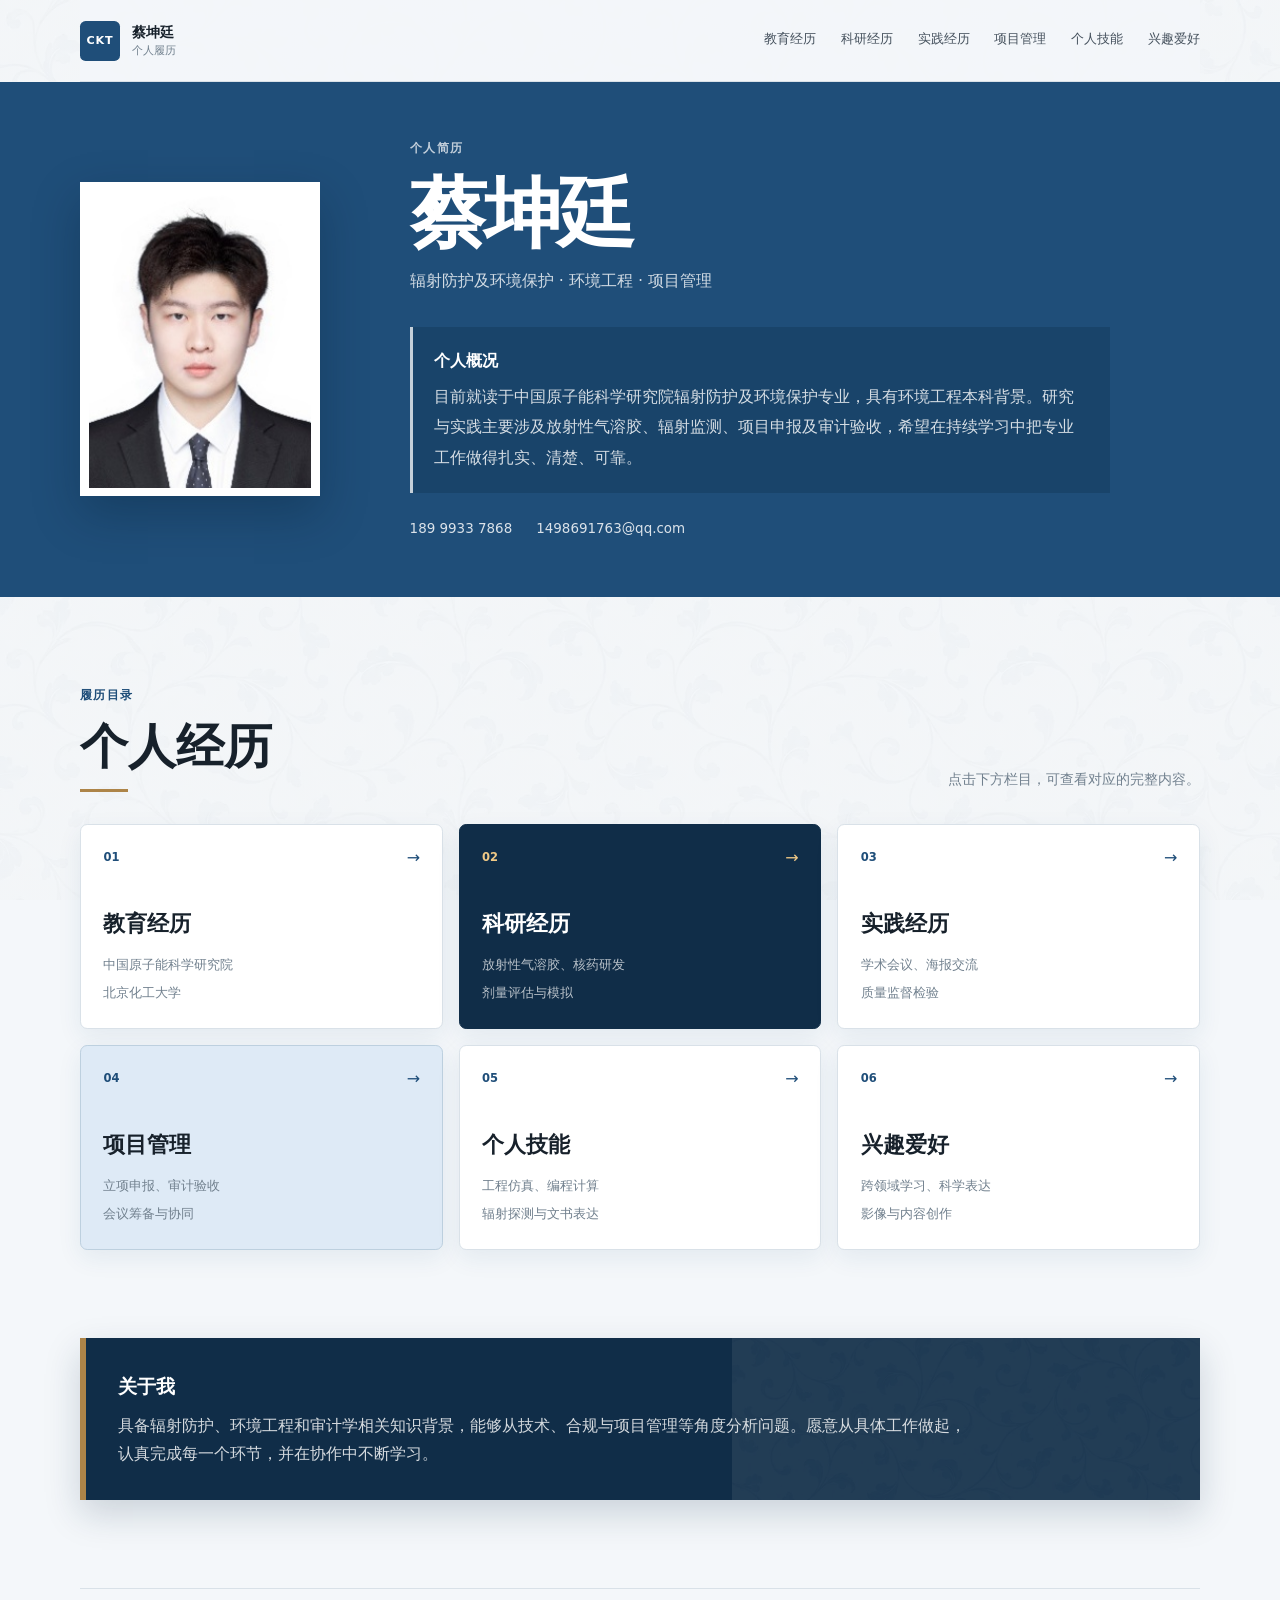
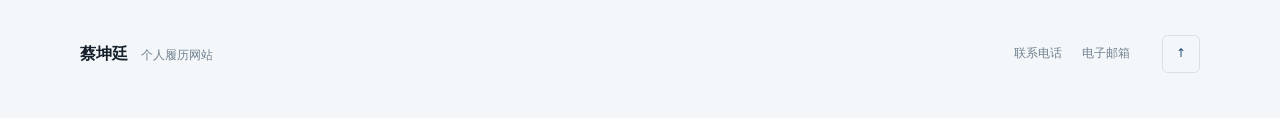
==== index.html @ 37e2d6f7 "Add personal resume website" ====
<!doctype html>
<html lang="zh-CN">
<head>
  <meta charset="utf-8">
  <meta name="viewport" content="width=device-width, initial-scale=1">
  <meta name="description" content="蔡坤廷的个人履历网站，涵盖教育、科研、实践、项目管理与专业技能。">
  <meta name="theme-color" content="#1f4e79">
  <title>蔡坤廷｜个人履历</title>
  <link rel="icon" type="image/svg+xml" href="data:image/svg+xml,%3Csvg xmlns='http://www.w3.org/2000/svg' viewBox='0 0 64 64'%3E%3Crect width='64' height='64' rx='14' fill='%231F4E79'/%3E%3Cpath d='M18 17h28v7H26v9h17v7H26v7h20v7H18z' fill='white'/%3E%3C/svg%3E">
  <link rel="stylesheet" href="styles.css">
  <script src="script.js" defer></script>
</head>
<body class="home-page">
  <header class="site-header">
    <a class="brand" href="index.html" aria-label="返回首页">
      <span class="brand-mark">CKT</span>
      <span class="brand-text">蔡坤廷<br><small>个人履历</small></span>
    </a>
    <button class="menu-toggle" type="button" aria-label="打开导航菜单" aria-expanded="false" aria-controls="site-nav"><span></span><span></span></button>
    <nav class="site-nav" id="site-nav" aria-label="主要导航">
      <a href="education.html">教育经历</a>
      <a href="research.html">科研经历</a>
      <a href="practice.html">实践经历</a>
      <a href="project-management.html">项目管理</a>
      <a href="skills.html">个人技能</a>
      <a href="interests.html">兴趣爱好</a>
    </nav>
  </header>

  <main>
    <section class="hero-section">
      <div class="shell simple-hero">
        <div class="portrait-wrap">
          <img src="profile-photo.jpg" alt="蔡坤廷证件照" width="300" height="400">
        </div>
        <div class="hero-copy">
          <p class="eyebrow">个人简历</p>
          <h1>蔡坤廷</h1>
          <p class="role-line">辐射防护及环境保护 · 环境工程 · 项目管理</p>
          <div class="personal-summary">
            <h2>个人概况</h2>
            <p>目前就读于中国原子能科学研究院辐射防护及环境保护专业，具有环境工程本科背景。研究与实践主要涉及放射性气溶胶、辐射监测、项目申报及审计验收，希望在持续学习中把专业工作做得扎实、清楚、可靠。</p>
          </div>
          <div class="contact-row">
            <a href="tel:18999337868">189 9933 7868</a>
            <a href="mailto:1498691763@qq.com">1498691763@qq.com</a>
          </div>
        </div>
      </div>
    </section>

    <section class="profile-section shell" id="profile-map">
      <div class="section-heading">
        <div><p class="eyebrow">履历目录</p><h2>个人经历</h2></div>
        <p>点击下方栏目，可查看对应的完整内容。</p>
      </div>
      <div class="profile-grid">
        <a class="profile-card" href="education.html"><span class="card-index">01</span><div><h3>教育经历</h3><span>中国原子能科学研究院<br>北京化工大学</span></div><i aria-hidden="true">→</i></a>
        <a class="profile-card" href="research.html"><span class="card-index">02</span><div><h3>科研经历</h3><span>放射性气溶胶、核药研发<br>剂量评估与模拟</span></div><i aria-hidden="true">→</i></a>
        <a class="profile-card" href="practice.html"><span class="card-index">03</span><div><h3>实践经历</h3><span>学术会议、海报交流<br>质量监督检验</span></div><i aria-hidden="true">→</i></a>
        <a class="profile-card" href="project-management.html"><span class="card-index">04</span><div><h3>项目管理</h3><span>立项申报、审计验收<br>会议筹备与协同</span></div><i aria-hidden="true">→</i></a>
        <a class="profile-card" href="skills.html"><span class="card-index">05</span><div><h3>个人技能</h3><span>工程仿真、编程计算<br>辐射探测与文书表达</span></div><i aria-hidden="true">→</i></a>
        <a class="profile-card" href="interests.html"><span class="card-index">06</span><div><h3>兴趣爱好</h3><span>跨领域学习、科学表达<br>影像与内容创作</span></div><i aria-hidden="true">→</i></a>
      </div>
    </section>

    <section class="home-note shell">
      <h2>关于我</h2>
      <p>具备辐射防护、环境工程和审计学相关知识背景，能够从技术、合规与项目管理等角度分析问题。愿意从具体工作做起，认真完成每一个环节，并在协作中不断学习。</p>
    </section>
  </main>

  <footer class="site-footer shell">
    <div><strong>蔡坤廷</strong><span>个人履历网站</span></div>
    <div class="footer-contact"><a href="tel:18999337868">联系电话</a><a href="mailto:1498691763@qq.com">电子邮箱</a></div>
    <a class="back-top" href="#top" aria-label="返回页面顶部">↑</a>
  </footer>
</body>
</html>
---- styles.css ----
:root {
  --blue: #1f4e79;
  --blue-dark: #173d60;
  --blue-deep: #102d48;
  --blue-mid: #356f9c;
  --blue-light: #deeaf6;
  --blue-pale: #edf4f9;
  --brass: #ad8448;
  --ink: #17212b;
  --text: #45515d;
  --muted: #71808e;
  --paper: #f4f7fa;
  --white: #ffffff;
  --line: #d9e1e8;
  --shell: min(1120px, calc(100% - 48px));
}

* { box-sizing: border-box; }
html { scroll-behavior: smooth; }
body {
  margin: 0;
  min-width: 320px;
  color: var(--ink);
  background-color: var(--paper);
  background-image: linear-gradient(rgba(244,247,250,.91), rgba(244,247,250,.91)), url("tang-scroll-pattern.webp");
  background-size: auto, 640px 640px;
  background-attachment: fixed;
  font-family: "Microsoft YaHei", "PingFang SC", "Noto Sans CJK SC", system-ui, sans-serif;
  font-size: 16px;
  line-height: 1.75;
}
a { color: inherit; text-decoration: none; }
button, a { -webkit-tap-highlight-color: transparent; }
button { font: inherit; }
.shell { width: var(--shell); margin-inline: auto; }

.site-header {
  position: relative;
  z-index: 20;
  width: var(--shell);
  min-height: 82px;
  margin: 0 auto;
  display: flex;
  align-items: center;
  justify-content: space-between;
  border-bottom: 1px solid var(--line);
  background: rgba(244,247,250,.94);
}
.brand { display: inline-flex; align-items: center; gap: .75rem; }
.brand-mark {
  width: 2.5rem;
  height: 2.5rem;
  display: grid;
  place-items: center;
  border-radius: .35rem;
  background: var(--blue);
  color: #fff;
  font: 700 .7rem/1 system-ui, sans-serif;
  letter-spacing: .08em;
}
.brand-text { color: var(--ink); font-weight: 700; font-size: .88rem; line-height: 1.2; }
.brand-text small { color: var(--muted); font-size: .68rem; font-weight: 500; }
.site-nav { display: flex; align-items: center; gap: 1.55rem; }
.site-nav a { padding: .35rem 0; color: var(--text); font-size: .82rem; border-bottom: 2px solid transparent; }
.site-nav a:hover, .site-nav a:focus-visible, .site-nav a[aria-current="page"] { color: var(--blue); border-color: var(--blue); }
.menu-toggle {
  display: none;
  width: 2.65rem;
  height: 2.65rem;
  border: 1px solid var(--line);
  border-radius: .35rem;
  background: #fff;
  align-items: center;
  justify-content: center;
  flex-direction: column;
  gap: .35rem;
}
.menu-toggle span { width: 1.15rem; height: 1px; background: var(--ink); }

/* Homepage */
.hero-section { padding: 3.5rem 0; background: var(--blue); color: #fff; }
.simple-hero { display: grid; grid-template-columns: 240px minmax(0, 1fr); gap: clamp(2.5rem, 7vw, 6rem); align-items: center; }
.portrait-wrap { background: #fff; padding: .55rem; box-shadow: 0 18px 44px rgba(5,24,42,.28); }
.portrait-wrap img { display: block; width: 100%; height: auto; aspect-ratio: 3 / 4; object-fit: cover; object-position: center top; }
.hero-copy { max-width: 700px; }
.eyebrow { margin: 0 0 .65rem; color: var(--blue); font-size: .76rem; font-weight: 700; letter-spacing: .12em; }
.hero-section .eyebrow { color: rgba(255,255,255,.72); }
.hero-copy h1 { margin: 0; font-size: clamp(2.8rem, 6vw, 5rem); font-weight: 600; line-height: 1.15; letter-spacing: -.035em; }
.role-line { margin: .55rem 0 0; color: rgba(255,255,255,.8); font-size: 1rem; }
.personal-summary { margin-top: 2rem; padding: 1.25rem 1.35rem; border-left: 3px solid rgba(255,255,255,.75); background: rgba(10,38,62,.25); }
.personal-summary h2 { margin: 0 0 .45rem; font-size: 1rem; font-weight: 700; }
.personal-summary p { margin: 0; color: rgba(255,255,255,.82); line-height: 1.9; }
.contact-row { display: flex; flex-wrap: wrap; gap: .75rem 1.5rem; margin-top: 1.5rem; color: rgba(255,255,255,.84); font-size: .84rem; }
.contact-row a:hover { color: #fff; text-decoration: underline; }

.profile-section { position: relative; padding: 5.5rem 0; }
.section-heading { display: flex; align-items: end; justify-content: space-between; gap: 2rem; margin-bottom: 2rem; }
.section-heading h2 { margin: 0; font-size: clamp(2rem, 4vw, 3rem); font-weight: 600; line-height: 1.25; }
.section-heading h2::after { content: ""; display: block; width: 3rem; height: 3px; margin-top: .8rem; background: var(--brass); }
.section-heading > p { max-width: 330px; margin: 0; color: var(--muted); font-size: .9rem; text-align: right; }
.profile-grid { display: grid; grid-template-columns: repeat(3, 1fr); gap: 1rem; }
.profile-card {
  position: relative;
  min-height: 205px;
  display: flex;
  flex-direction: column;
  justify-content: space-between;
  padding: 1.4rem;
  border: 1px solid var(--line);
  border-radius: .45rem;
  background: var(--white);
  box-shadow: 0 8px 24px rgba(31,78,121,.08);
  transition: transform .2s ease, box-shadow .2s ease, border-color .2s ease;
}
.profile-card:hover { border-color: var(--blue); transform: translateY(-3px); box-shadow: 0 14px 32px rgba(31,78,121,.14); }
.card-index { color: var(--blue); font-size: .72rem; font-weight: 700; }
.profile-card h3 { margin: 0 0 .45rem; font-size: 1.35rem; font-weight: 600; }
.profile-card div > span { color: var(--muted); font-size: .84rem; line-height: 1.7; }
.profile-card i { position: absolute; top: 1.2rem; right: 1.35rem; color: var(--blue); font-style: normal; }
.profile-card:nth-child(2) { border-color: var(--blue-deep); background: var(--blue-deep); color: #fff; }
.profile-card:nth-child(2) .card-index, .profile-card:nth-child(2) i { color: #f0c986; }
.profile-card:nth-child(2) div > span { color: rgba(255,255,255,.7); }
.profile-card:nth-child(4) { border-color: #bdd0df; background: var(--blue-light); }
.home-note { position: relative; overflow: hidden; margin-bottom: 5.5rem; padding: 2rem; border-left: 6px solid var(--brass); background: var(--blue-deep); color: #fff; box-shadow: 0 14px 34px rgba(16,45,72,.18); }
.home-note::after { content: ""; position: absolute; inset: 0 0 0 58%; background: url("tang-scroll-pattern.webp") center / 420px repeat; opacity: .08; mix-blend-mode: screen; pointer-events: none; }
.home-note h2 { margin: 0 0 .55rem; font-size: 1.2rem; }
.home-note p { position: relative; z-index: 1; max-width: 860px; margin: 0; color: rgba(255,255,255,.82); }

/* Interior pages */
.page-hero { position: relative; overflow: hidden; padding: 4.8rem 0 3.8rem; background: var(--blue); color: #fff; }
.page-hero::after { content: ""; position: absolute; top: -30%; right: -8%; width: 48%; height: 170%; background: url("tang-scroll-pattern.webp") center / 470px repeat; opacity: .075; mix-blend-mode: screen; pointer-events: none; }
.page-hero-grid { position: relative; z-index: 1; }
.page-hero-grid { display: grid; grid-template-columns: minmax(0, 1fr) minmax(270px, .45fr); gap: clamp(2.5rem, 8vw, 7rem); align-items: end; }
.page-kicker { margin: 0 0 .8rem; color: rgba(255,255,255,.7); font-size: .72rem; font-weight: 700; letter-spacing: .13em; }
.page-hero h1 { margin: 0; font-size: clamp(3rem, 6vw, 5.5rem); font-weight: 600; line-height: 1; letter-spacing: -.04em; }
.page-hero h1 small { display: block; margin-top: .9rem; color: rgba(255,255,255,.58); font: 500 .7rem/1 system-ui, sans-serif; letter-spacing: .14em; }
.page-summary { margin: 0; color: rgba(255,255,255,.82); line-height: 1.9; }
.page-summary strong { color: #fff; }
.content-shell { display: grid; grid-template-columns: 190px minmax(0, 1fr); gap: clamp(2.5rem, 7vw, 6rem); padding: 4.5rem 0 5.5rem; }
.section-aside { position: sticky; top: 1.5rem; align-self: start; }
.section-aside p { margin: 0 0 .65rem; color: var(--blue); font-size: .7rem; font-weight: 700; letter-spacing: .12em; }
.section-aside h2 { margin: 0; font-size: 1.4rem; font-weight: 600; line-height: 1.45; }
.section-aside a { display: inline-block; margin-top: 1.8rem; color: var(--muted); font-size: .8rem; }
.section-aside a:hover { color: var(--blue); }
.metric-grid { display: grid; grid-template-columns: repeat(3, 1fr); gap: .8rem; margin-bottom: 1.5rem; }
.metric { min-height: 105px; display: flex; flex-direction: column; justify-content: space-between; padding: 1.1rem; border: 1px solid var(--line); border-radius: .4rem; background: #fff; box-shadow: 0 7px 20px rgba(31,78,121,.07); }
.metric strong { color: var(--blue); font-size: 2rem; font-weight: 600; line-height: 1; }
.metric span { color: var(--muted); font-size: .75rem; }
.metric:first-child { border-color: var(--blue-deep); background: var(--blue-deep); }
.metric:first-child strong { color: #fff; }
.metric:first-child span { color: rgba(255,255,255,.72); }
.timeline { border-top: 1px solid var(--line); }
.timeline-item { display: grid; grid-template-columns: 145px minmax(0, 1fr); gap: 2rem; padding: 2rem 0; border-bottom: 1px solid var(--line); }
.timeline-date { color: var(--blue); font-size: .78rem; font-weight: 700; }
.timeline-body h3 { margin: 0; font-size: 1.35rem; font-weight: 600; line-height: 1.5; }
.timeline-body h4 { margin: .25rem 0 0; color: var(--blue); font-size: .85rem; font-weight: 700; }
.timeline-body p { margin: .85rem 0 0; color: var(--text); line-height: 1.9; }
.tag-row { display: flex; flex-wrap: wrap; gap: .45rem; margin-top: 1rem; }
.tag { padding: .2rem .65rem; border-radius: .2rem; background: var(--blue-light); color: var(--blue-dark); font-size: .7rem; font-weight: 700; }
.entry-resources { display: grid; grid-template-columns: 1fr 1fr; gap: .65rem; margin-top: 1.15rem; }
.resource-placeholder {
  min-height: 76px;
  display: grid;
  grid-template-columns: 2.15rem 1fr;
  grid-template-rows: auto auto;
  column-gap: .75rem;
  align-content: center;
  padding: .8rem;
  border: 1px dashed #b9c7d3;
  border-radius: .35rem;
  background: #f8fafc;
}
.resource-placeholder::before {
  grid-row: 1 / 3;
  width: 2.15rem;
  height: 2.15rem;
  display: grid;
  place-items: center;
  align-self: center;
  border-radius: .25rem;
  background: var(--blue-light);
  color: var(--blue);
  font-size: .72rem;
  font-weight: 700;
}
.resource-image::before { content: "图"; }
.resource-document::before { content: "文"; }
.resource-placeholder span { color: var(--ink); font-size: .8rem; font-weight: 700; }
.resource-placeholder small { color: var(--muted); font-size: .7rem; line-height: 1.45; }
.skill-groups { display: grid; grid-template-columns: repeat(2, 1fr); gap: 1rem; }
.skill-group { padding: 1.4rem; border: 1px solid var(--line); border-radius: .4rem; background: #fff; box-shadow: 0 7px 20px rgba(31,78,121,.06); }
.skill-group p:first-child { margin: 0 0 .5rem; color: var(--blue); font-size: .68rem; font-weight: 700; letter-spacing: .1em; }
.skill-group h3 { margin: 0; font-size: 1.25rem; font-weight: 600; }
.skill-group > p:last-child { margin: .7rem 0 0; color: var(--text); font-size: .9rem; line-height: 1.85; }
.note-panel { padding: 1.5rem; border-left: 4px solid var(--brass); background: var(--blue-deep); color: #fff; box-shadow: 0 10px 26px rgba(16,45,72,.14); }
.note-panel h3 { margin: 0; font-size: 1.15rem; }
.note-panel p { margin: .5rem 0 0; color: rgba(255,255,255,.78); }
.next-section { display: grid; grid-template-columns: 1fr auto; align-items: center; gap: 2rem; margin-top: 3rem; padding: 1.5rem; border: 1px solid var(--blue); border-radius: .4rem; background: #fff; color: var(--ink); box-shadow: 0 8px 24px rgba(31,78,121,.08); }
.next-section:hover { background: var(--blue-light); }
.next-section p { margin: 0 0 .2rem; color: var(--blue); font-size: .68rem; font-weight: 700; letter-spacing: .1em; }
.next-section h3 { margin: 0; font-size: 1.25rem; font-weight: 600; }
.next-section > span { color: var(--blue); font-size: 1.5rem; }

.site-footer { min-height: 130px; display: grid; grid-template-columns: 1fr auto auto; align-items: center; gap: 2rem; border-top: 1px solid var(--line); color: var(--muted); }
.site-footer > div:first-child { display: flex; align-items: baseline; gap: .8rem; }
.site-footer strong { color: var(--ink); }
.site-footer span, .site-footer a { font-size: .75rem; }
.footer-contact { display: flex; gap: 1.2rem; }
.footer-contact a:hover { color: var(--blue); }
.back-top { width: 2.4rem; height: 2.4rem; display: grid; place-items: center; border: 1px solid var(--line); border-radius: .35rem; color: var(--blue); }

:focus-visible { outline: 2px solid var(--blue); outline-offset: 3px; }
@media (prefers-reduced-motion: reduce) { *, *::before, *::after { scroll-behavior: auto !important; } }

@media (max-width: 900px) {
  :root { --shell: min(100% - 36px, 740px); }
  .site-header { min-height: 76px; }
  .menu-toggle { display: flex; z-index: 22; }
  .site-nav { position: absolute; top: 66px; right: 0; width: min(320px, calc(100vw - 36px)); display: grid; gap: 0; padding: .55rem; border: 1px solid var(--line); border-radius: .4rem; background: #fff; opacity: 0; visibility: hidden; transform: translateY(-6px); }
  .site-nav.is-open { opacity: 1; visibility: visible; transform: translateY(0); }
  .site-nav a { padding: .8rem; border: 0; }
  .site-nav a:hover { background: var(--blue-light); }
  .menu-toggle[aria-expanded="true"] span:first-child { transform: translateY(3px) rotate(45deg); }
  .menu-toggle[aria-expanded="true"] span:last-child { transform: translateY(-3px) rotate(-45deg); }
  .simple-hero { grid-template-columns: 190px minmax(0, 1fr); gap: 2.5rem; }
  .profile-grid { grid-template-columns: repeat(2, 1fr); }
  .page-hero-grid { grid-template-columns: 1fr; gap: 1.8rem; }
  .content-shell { grid-template-columns: 1fr; gap: 2rem; }
  .section-aside { position: static; display: flex; align-items: end; justify-content: space-between; gap: 2rem; }
  .section-aside a { margin: 0; }
  .site-footer { grid-template-columns: 1fr auto; padding: 1.8rem 0; }
  .footer-contact { grid-column: 1 / -1; grid-row: 2; }
}

@media (max-width: 620px) {
  :root { --shell: calc(100% - 28px); }
  .brand-text { display: none; }
  .hero-section { padding: 2rem 0 2.5rem; }
  .simple-hero { grid-template-columns: 1fr; gap: 1.8rem; }
  .portrait-wrap { width: 150px; padding: .4rem; }
  .hero-copy h1 { font-size: 2.75rem; }
  .role-line { font-size: .9rem; }
  .personal-summary { margin-top: 1.5rem; padding-top: 1.2rem; }
  .personal-summary p { font-size: .94rem; }
  .profile-section { padding: 4rem 0; }
  .section-heading { align-items: start; flex-direction: column; gap: .55rem; }
  .section-heading > p { text-align: left; }
  .profile-grid { grid-template-columns: 1fr; }
  .profile-card { min-height: 175px; }
  .home-note { margin-bottom: 4rem; padding: 1.4rem; }
  .page-hero { padding: 3.5rem 0 3rem; }
  .page-hero h1 { font-size: 3rem; }
  .section-aside { align-items: start; flex-direction: column; gap: .8rem; }
  .metric-grid, .skill-groups { grid-template-columns: 1fr; }
  .timeline-item { grid-template-columns: 1fr; gap: .55rem; }
  .entry-resources { grid-template-columns: 1fr; }
  .site-footer > div:first-child { align-items: flex-start; flex-direction: column; gap: .15rem; }
  .footer-contact { flex-direction: column; gap: .2rem; }
}
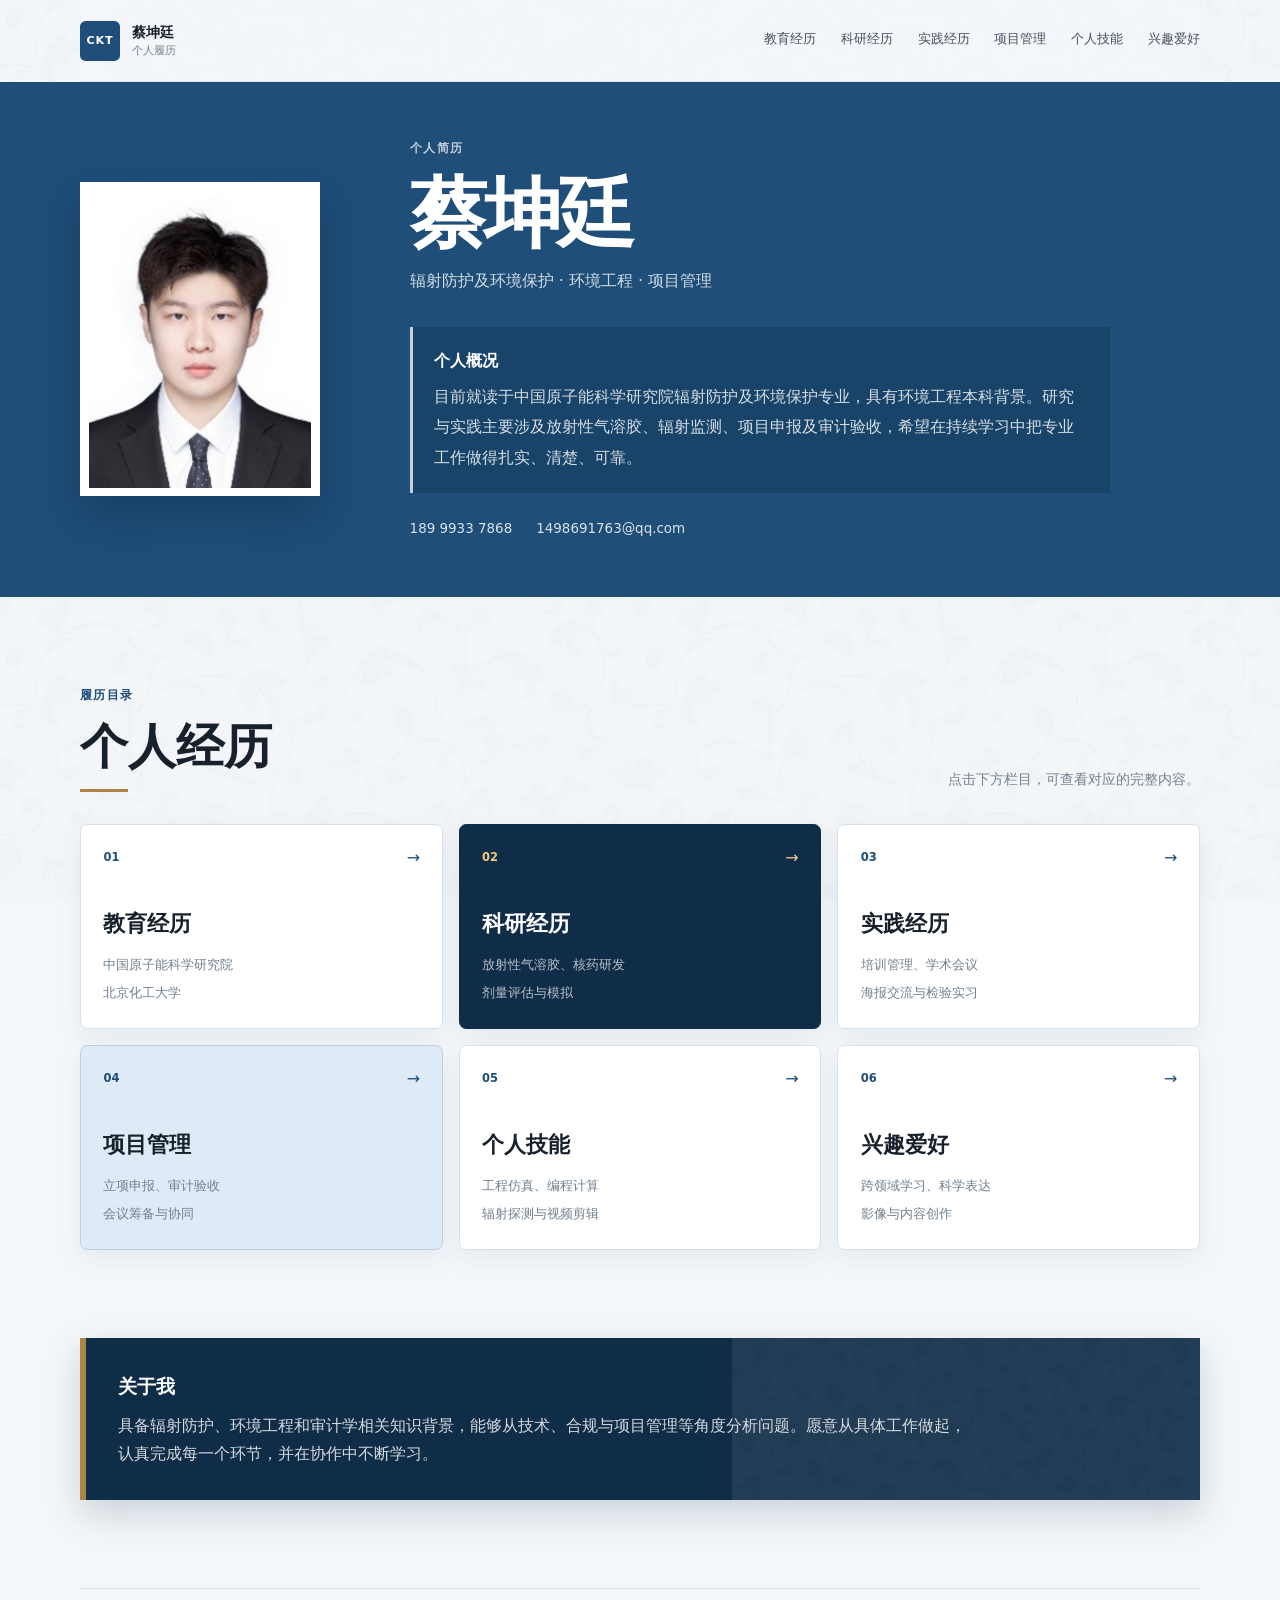
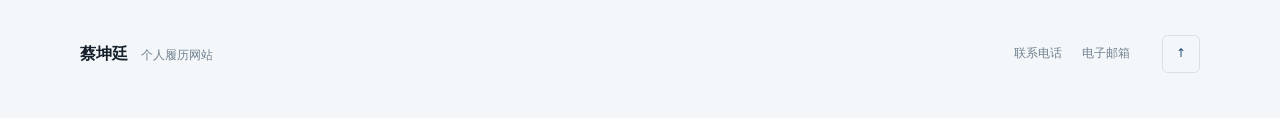
==== commit 23690970: "Add resume experience media and compressed editing sample" ====
--- a/index.html
+++ b/index.html
@@ -57,9 +57,9 @@
       <div class="profile-grid">
         <a class="profile-card" href="education.html"><span class="card-index">01</span><div><h3>教育经历</h3><span>中国原子能科学研究院<br>北京化工大学</span></div><i aria-hidden="true">→</i></a>
         <a class="profile-card" href="research.html"><span class="card-index">02</span><div><h3>科研经历</h3><span>放射性气溶胶、核药研发<br>剂量评估与模拟</span></div><i aria-hidden="true">→</i></a>
-        <a class="profile-card" href="practice.html"><span class="card-index">03</span><div><h3>实践经历</h3><span>学术会议、海报交流<br>质量监督检验</span></div><i aria-hidden="true">→</i></a>
+        <a class="profile-card" href="practice.html"><span class="card-index">03</span><div><h3>实践经历</h3><span>培训管理、学术会议<br>海报交流与检验实习</span></div><i aria-hidden="true">→</i></a>
         <a class="profile-card" href="project-management.html"><span class="card-index">04</span><div><h3>项目管理</h3><span>立项申报、审计验收<br>会议筹备与协同</span></div><i aria-hidden="true">→</i></a>
-        <a class="profile-card" href="skills.html"><span class="card-index">05</span><div><h3>个人技能</h3><span>工程仿真、编程计算<br>辐射探测与文书表达</span></div><i aria-hidden="true">→</i></a>
+        <a class="profile-card" href="skills.html"><span class="card-index">05</span><div><h3>个人技能</h3><span>工程仿真、编程计算<br>辐射探测与视频剪辑</span></div><i aria-hidden="true">→</i></a>
         <a class="profile-card" href="interests.html"><span class="card-index">06</span><div><h3>兴趣爱好</h3><span>跨领域学习、科学表达<br>影像与内容创作</span></div><i aria-hidden="true">→</i></a>
       </div>
     </section>
--- a/styles.css
+++ b/styles.css
@@ -187,6 +187,18 @@
 .resource-document::before { content: "文"; }
 .resource-placeholder span { color: var(--ink); font-size: .8rem; font-weight: 700; }
 .resource-placeholder small { color: var(--muted); font-size: .7rem; line-height: 1.45; }
+.media-gallery { display: grid; grid-template-columns: repeat(2, minmax(0, 1fr)); gap: .85rem; margin-top: 1.35rem; }
+.media-gallery--single { grid-template-columns: minmax(0, 500px); }
+.media-gallery figure { min-width: 0; margin: 0; overflow: hidden; border: 1px solid var(--line); border-radius: .4rem; background: #fff; box-shadow: 0 7px 20px rgba(31,78,121,.06); }
+.media-gallery a { display: block; aspect-ratio: 4 / 3; overflow: hidden; background: var(--blue-pale); }
+.media-gallery img { display: block; width: 100%; height: 100%; object-fit: cover; transition: transform .2s ease; }
+.media-gallery a:hover img { transform: scale(1.025); }
+.media-gallery figcaption { padding: .7rem .85rem; color: var(--text); font-size: .78rem; line-height: 1.55; }
+.media-gallery--poster a { aspect-ratio: 3 / 4; }
+.media-gallery--poster img { object-fit: contain; }
+.supporting-details { margin-top: 1.15rem; padding: .85rem 1rem; border: 1px solid var(--line); border-radius: .35rem; background: rgba(255,255,255,.7); }
+.supporting-details summary { color: var(--blue); font-size: .82rem; font-weight: 700; cursor: pointer; }
+.supporting-details p { margin: .7rem 0 0; font-size: .88rem; }
 .skill-groups { display: grid; grid-template-columns: repeat(2, 1fr); gap: 1rem; }
 .skill-group { padding: 1.4rem; border: 1px solid var(--line); border-radius: .4rem; background: #fff; box-shadow: 0 7px 20px rgba(31,78,121,.06); }
 .skill-group p:first-child { margin: 0 0 .5rem; color: var(--blue); font-size: .68rem; font-weight: 700; letter-spacing: .1em; }
@@ -195,6 +207,13 @@
 .note-panel { padding: 1.5rem; border-left: 4px solid var(--brass); background: var(--blue-deep); color: #fff; box-shadow: 0 10px 26px rgba(16,45,72,.14); }
 .note-panel h3 { margin: 0; font-size: 1.15rem; }
 .note-panel p { margin: .5rem 0 0; color: rgba(255,255,255,.78); }
+.work-sample { margin-top: 2.5rem; padding: 1.4rem; border: 1px solid var(--line); border-radius: .45rem; background: #fff; box-shadow: 0 8px 24px rgba(31,78,121,.08); }
+.work-sample-heading { display: flex; align-items: end; justify-content: space-between; gap: 1rem; }
+.work-sample .page-kicker { margin-bottom: .25rem; color: var(--blue); }
+.work-sample h3 { margin: 0; font-size: 1.4rem; line-height: 1.4; }
+.work-sample-heading > span { color: var(--muted); font-size: .78rem; white-space: nowrap; }
+.work-sample > p { max-width: 700px; margin: .75rem 0 1.1rem; color: var(--text); font-size: .9rem; }
+.work-sample video { display: block; width: 100%; height: auto; aspect-ratio: 16 / 9; border-radius: .25rem; background: #0e1720; }
 .next-section { display: grid; grid-template-columns: 1fr auto; align-items: center; gap: 2rem; margin-top: 3rem; padding: 1.5rem; border: 1px solid var(--blue); border-radius: .4rem; background: #fff; color: var(--ink); box-shadow: 0 8px 24px rgba(31,78,121,.08); }
 .next-section:hover { background: var(--blue-light); }
 .next-section p { margin: 0 0 .2rem; color: var(--blue); font-size: .68rem; font-weight: 700; letter-spacing: .1em; }
@@ -254,6 +273,10 @@
   .metric-grid, .skill-groups { grid-template-columns: 1fr; }
   .timeline-item { grid-template-columns: 1fr; gap: .55rem; }
   .entry-resources { grid-template-columns: 1fr; }
+  .media-gallery { grid-template-columns: 1fr; }
+  .media-gallery--single { grid-template-columns: 1fr; }
+  .work-sample { padding: 1rem; }
+  .work-sample-heading { align-items: start; flex-direction: column; gap: .25rem; }
   .site-footer > div:first-child { align-items: flex-start; flex-direction: column; gap: .15rem; }
   .footer-contact { flex-direction: column; gap: .2rem; }
 }
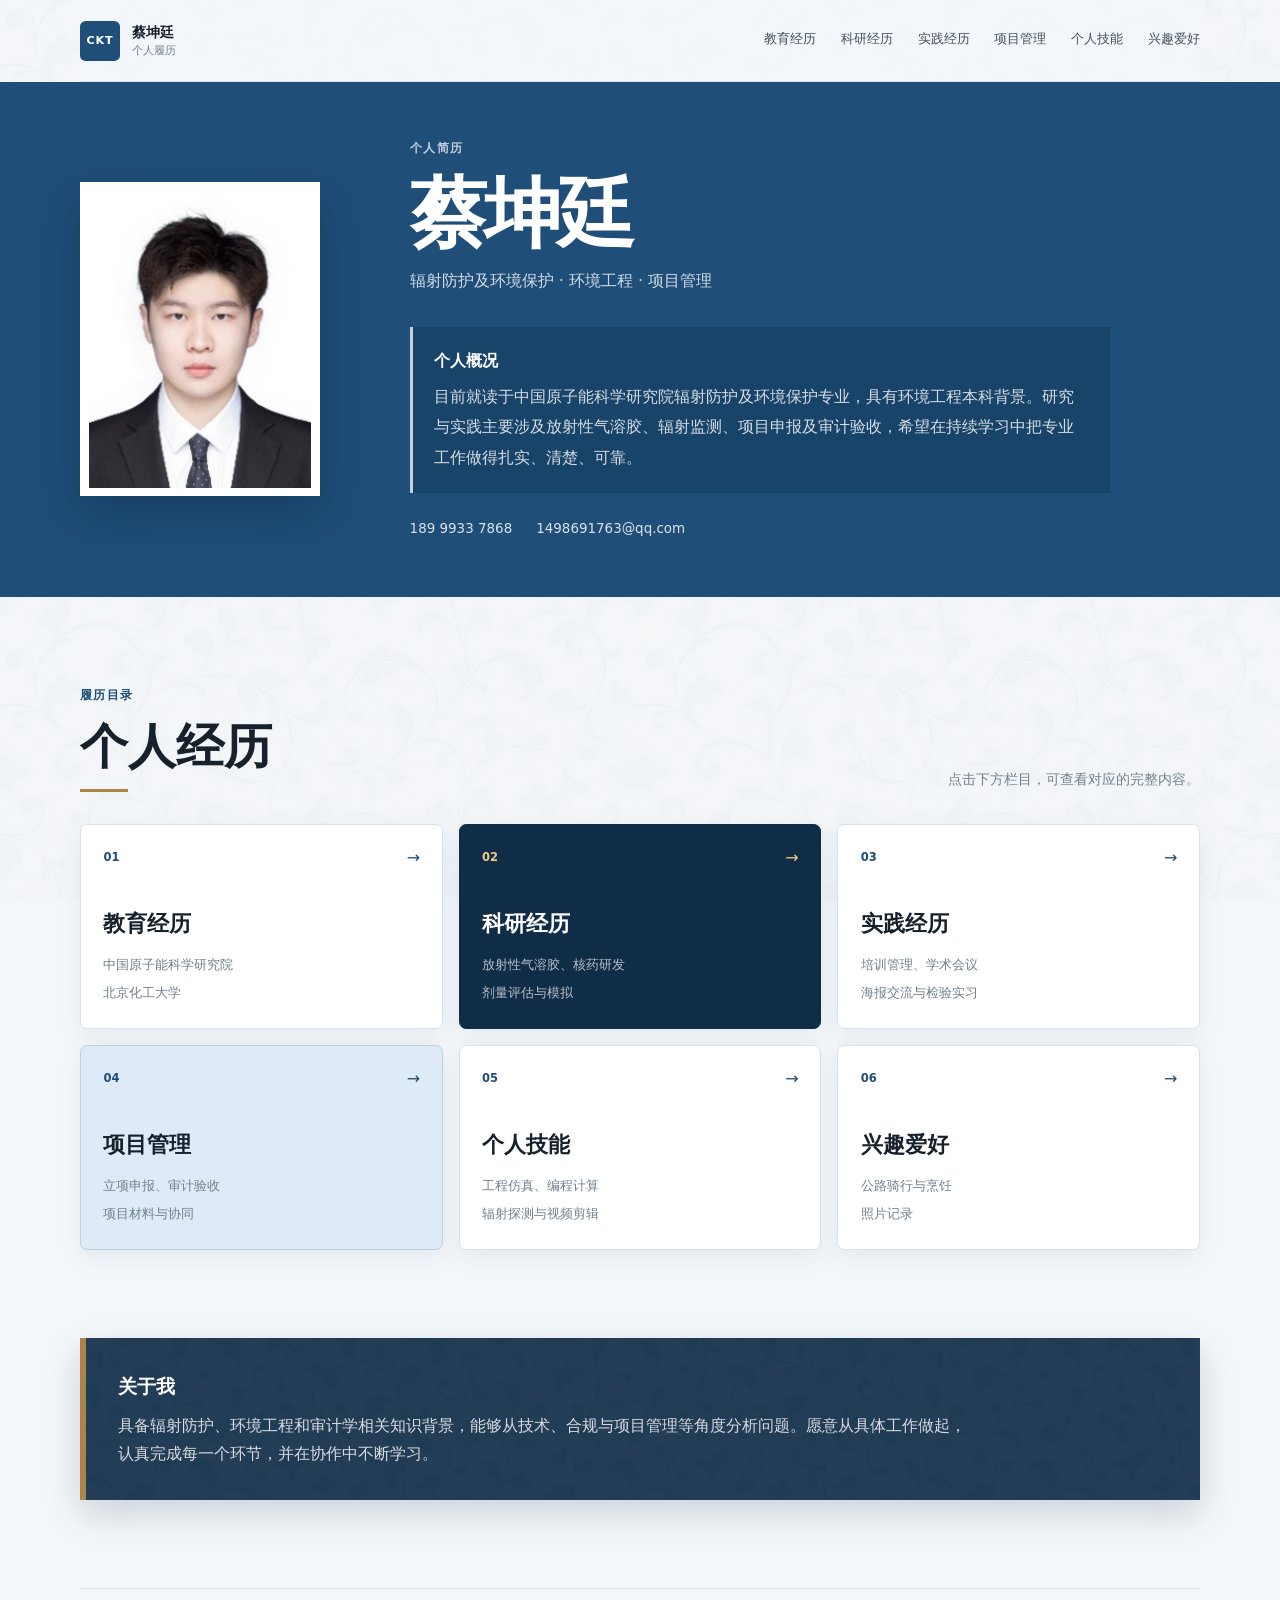
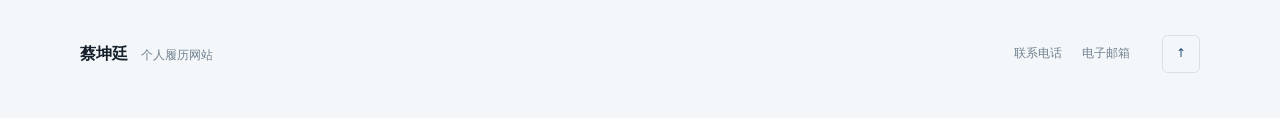
==== commit a8a57ab2: "Refine project page and add interactive media galleries" ====
--- a/index.html
+++ b/index.html
@@ -7,8 +7,8 @@
   <meta name="theme-color" content="#1f4e79">
   <title>蔡坤廷｜个人履历</title>
   <link rel="icon" type="image/svg+xml" href="data:image/svg+xml,%3Csvg xmlns='http://www.w3.org/2000/svg' viewBox='0 0 64 64'%3E%3Crect width='64' height='64' rx='14' fill='%231F4E79'/%3E%3Cpath d='M18 17h28v7H26v9h17v7H26v7h20v7H18z' fill='white'/%3E%3C/svg%3E">
-  <link rel="stylesheet" href="styles.css">
-  <script src="script.js" defer></script>
+<link rel="stylesheet" href="styles.css?v=5">
+<script src="script.js?v=3" defer></script>
 </head>
 <body class="home-page">
   <header class="site-header">
@@ -58,9 +58,9 @@
         <a class="profile-card" href="education.html"><span class="card-index">01</span><div><h3>教育经历</h3><span>中国原子能科学研究院<br>北京化工大学</span></div><i aria-hidden="true">→</i></a>
         <a class="profile-card" href="research.html"><span class="card-index">02</span><div><h3>科研经历</h3><span>放射性气溶胶、核药研发<br>剂量评估与模拟</span></div><i aria-hidden="true">→</i></a>
         <a class="profile-card" href="practice.html"><span class="card-index">03</span><div><h3>实践经历</h3><span>培训管理、学术会议<br>海报交流与检验实习</span></div><i aria-hidden="true">→</i></a>
-        <a class="profile-card" href="project-management.html"><span class="card-index">04</span><div><h3>项目管理</h3><span>立项申报、审计验收<br>会议筹备与协同</span></div><i aria-hidden="true">→</i></a>
+        <a class="profile-card" href="project-management.html"><span class="card-index">04</span><div><h3>项目管理</h3><span>立项申报、审计验收<br>项目材料与协同</span></div><i aria-hidden="true">→</i></a>
         <a class="profile-card" href="skills.html"><span class="card-index">05</span><div><h3>个人技能</h3><span>工程仿真、编程计算<br>辐射探测与视频剪辑</span></div><i aria-hidden="true">→</i></a>
-        <a class="profile-card" href="interests.html"><span class="card-index">06</span><div><h3>兴趣爱好</h3><span>跨领域学习、科学表达<br>影像与内容创作</span></div><i aria-hidden="true">→</i></a>
+        <a class="profile-card" href="interests.html"><span class="card-index">06</span><div><h3>兴趣爱好</h3><span>公路骑行与烹饪<br>照片记录</span></div><i aria-hidden="true">→</i></a>
       </div>
     </section>
 
--- a/styles.css
+++ b/styles.css
@@ -122,7 +122,7 @@
 .profile-card:nth-child(2) div > span { color: rgba(255,255,255,.7); }
 .profile-card:nth-child(4) { border-color: #bdd0df; background: var(--blue-light); }
 .home-note { position: relative; overflow: hidden; margin-bottom: 5.5rem; padding: 2rem; border-left: 6px solid var(--brass); background: var(--blue-deep); color: #fff; box-shadow: 0 14px 34px rgba(16,45,72,.18); }
-.home-note::after { content: ""; position: absolute; inset: 0 0 0 58%; background: url("tang-scroll-pattern.webp") center / 420px repeat; opacity: .08; mix-blend-mode: screen; pointer-events: none; }
+.home-note::after { content: ""; position: absolute; inset: 0; background: url("tang-scroll-pattern.webp") center / 420px repeat; opacity: .08; mix-blend-mode: screen; pointer-events: none; }
 .home-note h2 { margin: 0 0 .55rem; font-size: 1.2rem; }
 .home-note p { position: relative; z-index: 1; max-width: 860px; margin: 0; color: rgba(255,255,255,.82); }
 
@@ -137,6 +137,7 @@
 .page-summary { margin: 0; color: rgba(255,255,255,.82); line-height: 1.9; }
 .page-summary strong { color: #fff; }
 .content-shell { display: grid; grid-template-columns: 190px minmax(0, 1fr); gap: clamp(2.5rem, 7vw, 6rem); padding: 4.5rem 0 5.5rem; }
+.content-shell > div { min-width: 0; }
 .section-aside { position: sticky; top: 1.5rem; align-self: start; }
 .section-aside p { margin: 0 0 .65rem; color: var(--blue); font-size: .7rem; font-weight: 700; letter-spacing: .12em; }
 .section-aside h2 { margin: 0; font-size: 1.4rem; font-weight: 600; line-height: 1.45; }
@@ -150,8 +151,9 @@
 .metric:first-child strong { color: #fff; }
 .metric:first-child span { color: rgba(255,255,255,.72); }
 .timeline { border-top: 1px solid var(--line); }
-.timeline-item { display: grid; grid-template-columns: 145px minmax(0, 1fr); gap: 2rem; padding: 2rem 0; border-bottom: 1px solid var(--line); }
+.timeline-item { display: grid; grid-template-columns: 145px minmax(0, 1fr); gap: 2rem; min-width: 0; padding: 2rem 0; border-bottom: 1px solid var(--line); }
 .timeline-date { color: var(--blue); font-size: .78rem; font-weight: 700; }
+.timeline-body { min-width: 0; }
 .timeline-body h3 { margin: 0; font-size: 1.35rem; font-weight: 600; line-height: 1.5; }
 .timeline-body h4 { margin: .25rem 0 0; color: var(--blue); font-size: .85rem; font-weight: 700; }
 .timeline-body p { margin: .85rem 0 0; color: var(--text); line-height: 1.9; }
@@ -187,15 +189,29 @@
 .resource-document::before { content: "文"; }
 .resource-placeholder span { color: var(--ink); font-size: .8rem; font-weight: 700; }
 .resource-placeholder small { color: var(--muted); font-size: .7rem; line-height: 1.45; }
-.media-gallery { display: grid; grid-template-columns: repeat(2, minmax(0, 1fr)); gap: .85rem; margin-top: 1.35rem; }
-.media-gallery--single { grid-template-columns: minmax(0, 500px); }
-.media-gallery figure { min-width: 0; margin: 0; overflow: hidden; border: 1px solid var(--line); border-radius: .4rem; background: #fff; box-shadow: 0 7px 20px rgba(31,78,121,.06); }
-.media-gallery a { display: block; aspect-ratio: 4 / 3; overflow: hidden; background: var(--blue-pale); }
-.media-gallery img { display: block; width: 100%; height: 100%; object-fit: cover; transition: transform .2s ease; }
-.media-gallery a:hover img { transform: scale(1.025); }
-.media-gallery figcaption { padding: .7rem .85rem; color: var(--text); font-size: .78rem; line-height: 1.55; }
-.media-gallery--poster a { aspect-ratio: 3 / 4; }
-.media-gallery--poster img { object-fit: contain; }
+.media-gallery { position: relative; width: 100%; max-width: 100%; margin-top: 1.35rem; overflow: hidden; border-radius: .45rem; }
+.carousel-track { display: flex; align-items: stretch; gap: .85rem; transition: transform .55s ease; will-change: transform; }
+.media-gallery figure { flex: 0 0 50%; min-width: 0; margin: 0; overflow: hidden; border: 1px solid var(--line); border-radius: .4rem; background: #fff; opacity: .48; filter: blur(3px); transform: scale(.93); transition: opacity .55s ease, filter .55s ease, transform .55s ease; }
+.media-gallery figure.is-active { opacity: 1; filter: none; transform: scale(1); box-shadow: 0 10px 28px rgba(31,78,121,.14); }
+.media-gallery.is-single figure { flex-basis: 100%; }
+.media-gallery img { display: block; width: 100%; height: clamp(260px, 30vw, 320px); object-fit: cover; background: var(--blue-pale); cursor: zoom-in; transition: transform .2s ease; }
+.media-gallery img:hover { transform: scale(1.015); }
+.media-gallery--document img { height: clamp(350px, 48vw, 560px); object-fit: contain; }
+.media-gallery figcaption { display: flex; justify-content: space-between; align-items: center; gap: 1rem; min-height: 3.5rem; padding: .65rem .85rem; color: var(--text); font-size: .8rem; line-height: 1.5; }
+.gallery-open { flex: none; padding: .3rem .55rem; border: 1px solid var(--line); border-radius: .25rem; background: #fff; color: var(--blue); font-size: .74rem; cursor: pointer; }
+.gallery-open:hover { border-color: var(--blue); background: var(--blue-pale); }
+.carousel-controls { position: absolute; inset: 0; pointer-events: none; }
+.carousel-controls button { position: absolute; z-index: 2; top: 45%; width: 2.8rem; height: 3.5rem; border: 0; border-radius: .3rem; background: rgba(16,45,72,.56); color: #fff; font-size: 1.5rem; transform: translateY(-50%); cursor: pointer; pointer-events: auto; }
+.carousel-controls button:hover, .carousel-controls button:focus-visible { background: rgba(16,45,72,.83); }
+.carousel-prev { left: .7rem; }
+.carousel-next { right: .7rem; }
+.carousel-count { position: absolute; z-index: 2; bottom: 4.2rem; left: 50%; padding: .15rem .55rem; border-radius: 2rem; background: rgba(16,45,72,.58); color: #fff; font-size: .72rem; transform: translateX(-50%); }
+.gallery-heading { margin: 1.7rem 0 -.6rem; color: var(--blue-dark); font-size: .9rem; }
+.interest-story { margin-bottom: 3rem; }
+.interest-story + .interest-story { padding-top: 2.3rem; border-top: 1px solid var(--line); }
+.interest-story .page-kicker { margin-bottom: .25rem; color: var(--blue); }
+.interest-story h3 { margin: 0; font-size: 1.6rem; }
+.interest-story > p:not(.page-kicker) { margin: .35rem 0 0; color: var(--text); }
 .supporting-details { margin-top: 1.15rem; padding: .85rem 1rem; border: 1px solid var(--line); border-radius: .35rem; background: rgba(255,255,255,.7); }
 .supporting-details summary { color: var(--blue); font-size: .82rem; font-weight: 700; cursor: pointer; }
 .supporting-details p { margin: .7rem 0 0; font-size: .88rem; }
@@ -214,6 +230,20 @@
 .work-sample-heading > span { color: var(--muted); font-size: .78rem; white-space: nowrap; }
 .work-sample > p { max-width: 700px; margin: .75rem 0 1.1rem; color: var(--text); font-size: .9rem; }
 .work-sample video { display: block; width: 100%; height: auto; aspect-ratio: 16 / 9; border-radius: .25rem; background: #0e1720; }
+.sample-video { cursor: pointer; }
+.video-controls { display: flex; align-items: center; gap: .65rem; margin-top: .45rem; padding: .55rem .7rem; border-radius: .3rem; background: var(--blue-deep); color: #fff; }
+.video-controls button { flex: none; min-height: 2.2rem; padding: .3rem .65rem; border: 1px solid rgba(255,255,255,.35); border-radius: .25rem; background: transparent; color: #fff; font-size: .75rem; cursor: pointer; }
+.video-controls button:hover { background: rgba(255,255,255,.15); }
+.video-seek { flex: 1; min-width: 0; accent-color: #e5b46e; cursor: pointer; }
+.video-time { flex: none; color: rgba(255,255,255,.83); font-size: .72rem; font-variant-numeric: tabular-nums; white-space: nowrap; }
+.video-error { color: #9f2f2f !important; }
+.detail-shell { padding: 2.5rem 0 5rem; }
+.detail-back { display: inline-flex; align-items: center; gap: .35rem; margin-bottom: 1.2rem; color: var(--blue); font-size: .86rem; }
+.detail-shell h1 { margin: 0 0 1.3rem; font-size: clamp(1.5rem, 3vw, 2.2rem); }
+.detail-image-wrap { display: grid; place-items: center; min-height: 60vh; padding: 1rem; overflow: auto; border: 1px solid var(--line); border-radius: .4rem; background: #fff; box-shadow: 0 10px 30px rgba(31,78,121,.08); }
+.detail-image-wrap img { max-width: 100%; max-height: 82vh; width: auto; height: auto; object-fit: contain; cursor: zoom-in; }
+.detail-image-wrap img.is-zoomed { max-width: none; max-height: none; cursor: zoom-out; }
+#detail-hint { color: var(--muted); font-size: .8rem; }
 .next-section { display: grid; grid-template-columns: 1fr auto; align-items: center; gap: 2rem; margin-top: 3rem; padding: 1.5rem; border: 1px solid var(--blue); border-radius: .4rem; background: #fff; color: var(--ink); box-shadow: 0 8px 24px rgba(31,78,121,.08); }
 .next-section:hover { background: var(--blue-light); }
 .next-section p { margin: 0 0 .2rem; color: var(--blue); font-size: .68rem; font-weight: 700; letter-spacing: .1em; }
@@ -273,10 +303,18 @@
   .metric-grid, .skill-groups { grid-template-columns: 1fr; }
   .timeline-item { grid-template-columns: 1fr; gap: .55rem; }
   .entry-resources { grid-template-columns: 1fr; }
-  .media-gallery { grid-template-columns: 1fr; }
-  .media-gallery--single { grid-template-columns: 1fr; }
+  .media-gallery figure { flex-basis: 74%; }
+  .media-gallery img { height: 250px; }
+  .media-gallery--document img { height: 390px; }
+  .media-gallery figcaption { align-items: start; flex-direction: column; gap: .25rem; }
+  .carousel-controls button { width: 2.2rem; height: 3rem; }
+  .carousel-prev { left: .2rem; }
+  .carousel-next { right: .2rem; }
   .work-sample { padding: 1rem; }
   .work-sample-heading { align-items: start; flex-direction: column; gap: .25rem; }
+  .video-controls { flex-wrap: wrap; }
+  .video-seek { order: 3; flex-basis: 100%; }
+  .detail-image-wrap { min-height: 45vh; padding: .5rem; }
   .site-footer > div:first-child { align-items: flex-start; flex-direction: column; gap: .15rem; }
   .footer-contact { flex-direction: column; gap: .2rem; }
 }
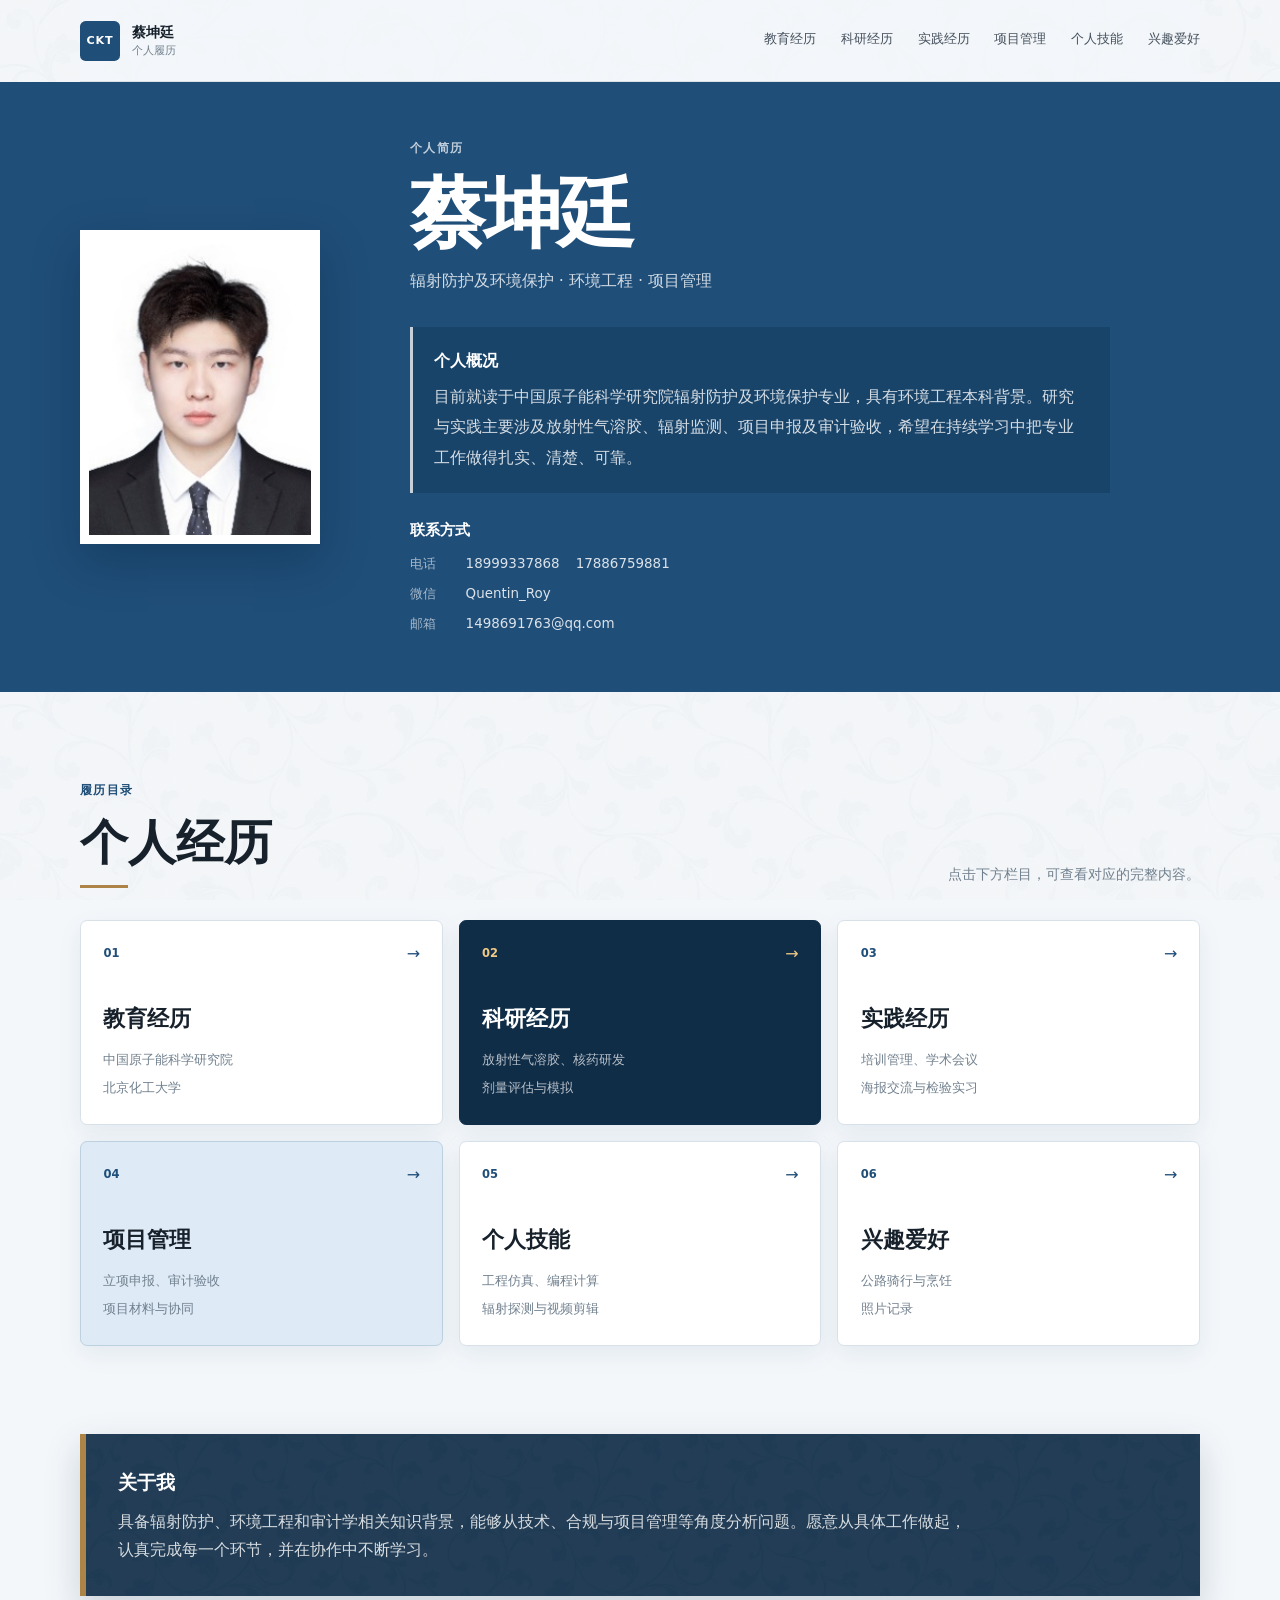
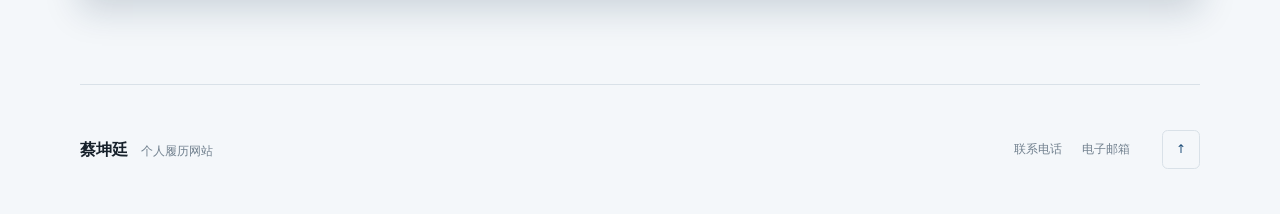
==== commit 39a47cbd: "Update contact details and education background, remove placeholders" ====
--- a/index.html
+++ b/index.html
@@ -7,7 +7,7 @@
   <meta name="theme-color" content="#1f4e79">
   <title>蔡坤廷｜个人履历</title>
   <link rel="icon" type="image/svg+xml" href="data:image/svg+xml,%3Csvg xmlns='http://www.w3.org/2000/svg' viewBox='0 0 64 64'%3E%3Crect width='64' height='64' rx='14' fill='%231F4E79'/%3E%3Cpath d='M18 17h28v7H26v9h17v7H26v7h20v7H18z' fill='white'/%3E%3C/svg%3E">
-<link rel="stylesheet" href="styles.css?v=5">
+<link rel="stylesheet" href="styles.css?v=6">
 <script src="script.js?v=3" defer></script>
 </head>
 <body class="home-page">
@@ -41,9 +41,11 @@
             <h2>个人概况</h2>
             <p>目前就读于中国原子能科学研究院辐射防护及环境保护专业，具有环境工程本科背景。研究与实践主要涉及放射性气溶胶、辐射监测、项目申报及审计验收，希望在持续学习中把专业工作做得扎实、清楚、可靠。</p>
           </div>
-          <div class="contact-row">
-            <a href="tel:18999337868">189 9933 7868</a>
-            <a href="mailto:1498691763@qq.com">1498691763@qq.com</a>
+          <div class="contact-row" aria-label="联系方式">
+            <h2>联系方式</h2>
+            <p><span>电话</span><a href="tel:18999337868">18999337868</a><a href="tel:17886759881">17886759881</a></p>
+            <p><span>微信</span><span>Quentin_Roy</span></p>
+            <p><span>邮箱</span><a href="mailto:1498691763@qq.com">1498691763@qq.com</a></p>
           </div>
         </div>
       </div>
--- a/styles.css
+++ b/styles.css
@@ -90,7 +90,10 @@
 .personal-summary { margin-top: 2rem; padding: 1.25rem 1.35rem; border-left: 3px solid rgba(255,255,255,.75); background: rgba(10,38,62,.25); }
 .personal-summary h2 { margin: 0 0 .45rem; font-size: 1rem; font-weight: 700; }
 .personal-summary p { margin: 0; color: rgba(255,255,255,.82); line-height: 1.9; }
-.contact-row { display: flex; flex-wrap: wrap; gap: .75rem 1.5rem; margin-top: 1.5rem; color: rgba(255,255,255,.84); font-size: .84rem; }
+.contact-row { display: grid; gap: .45rem; margin-top: 1.5rem; color: rgba(255,255,255,.84); font-size: .84rem; }
+.contact-row h2 { margin: 0 0 .15rem; color: #fff; font-size: .95rem; font-weight: 700; }
+.contact-row p { display: flex; flex-wrap: wrap; gap: .25rem 1rem; margin: 0; line-height: 1.7; }
+.contact-row p > span:first-child { flex: 0 0 2.5rem; color: rgba(255,255,255,.6); }
 .contact-row a:hover { color: #fff; text-decoration: underline; }
 
 .profile-section { position: relative; padding: 5.5rem 0; }
@@ -159,36 +162,6 @@
 .timeline-body p { margin: .85rem 0 0; color: var(--text); line-height: 1.9; }
 .tag-row { display: flex; flex-wrap: wrap; gap: .45rem; margin-top: 1rem; }
 .tag { padding: .2rem .65rem; border-radius: .2rem; background: var(--blue-light); color: var(--blue-dark); font-size: .7rem; font-weight: 700; }
-.entry-resources { display: grid; grid-template-columns: 1fr 1fr; gap: .65rem; margin-top: 1.15rem; }
-.resource-placeholder {
-  min-height: 76px;
-  display: grid;
-  grid-template-columns: 2.15rem 1fr;
-  grid-template-rows: auto auto;
-  column-gap: .75rem;
-  align-content: center;
-  padding: .8rem;
-  border: 1px dashed #b9c7d3;
-  border-radius: .35rem;
-  background: #f8fafc;
-}
-.resource-placeholder::before {
-  grid-row: 1 / 3;
-  width: 2.15rem;
-  height: 2.15rem;
-  display: grid;
-  place-items: center;
-  align-self: center;
-  border-radius: .25rem;
-  background: var(--blue-light);
-  color: var(--blue);
-  font-size: .72rem;
-  font-weight: 700;
-}
-.resource-image::before { content: "图"; }
-.resource-document::before { content: "文"; }
-.resource-placeholder span { color: var(--ink); font-size: .8rem; font-weight: 700; }
-.resource-placeholder small { color: var(--muted); font-size: .7rem; line-height: 1.45; }
 .media-gallery { position: relative; width: 100%; max-width: 100%; margin-top: 1.35rem; overflow: hidden; border-radius: .45rem; }
 .carousel-track { display: flex; align-items: stretch; gap: .85rem; transition: transform .55s ease; will-change: transform; }
 .media-gallery figure { flex: 0 0 50%; min-width: 0; margin: 0; overflow: hidden; border: 1px solid var(--line); border-radius: .4rem; background: #fff; opacity: .48; filter: blur(3px); transform: scale(.93); transition: opacity .55s ease, filter .55s ease, transform .55s ease; }
@@ -302,7 +275,6 @@
   .section-aside { align-items: start; flex-direction: column; gap: .8rem; }
   .metric-grid, .skill-groups { grid-template-columns: 1fr; }
   .timeline-item { grid-template-columns: 1fr; gap: .55rem; }
-  .entry-resources { grid-template-columns: 1fr; }
   .media-gallery figure { flex-basis: 74%; }
   .media-gallery img { height: 250px; }
   .media-gallery--document img { height: 390px; }
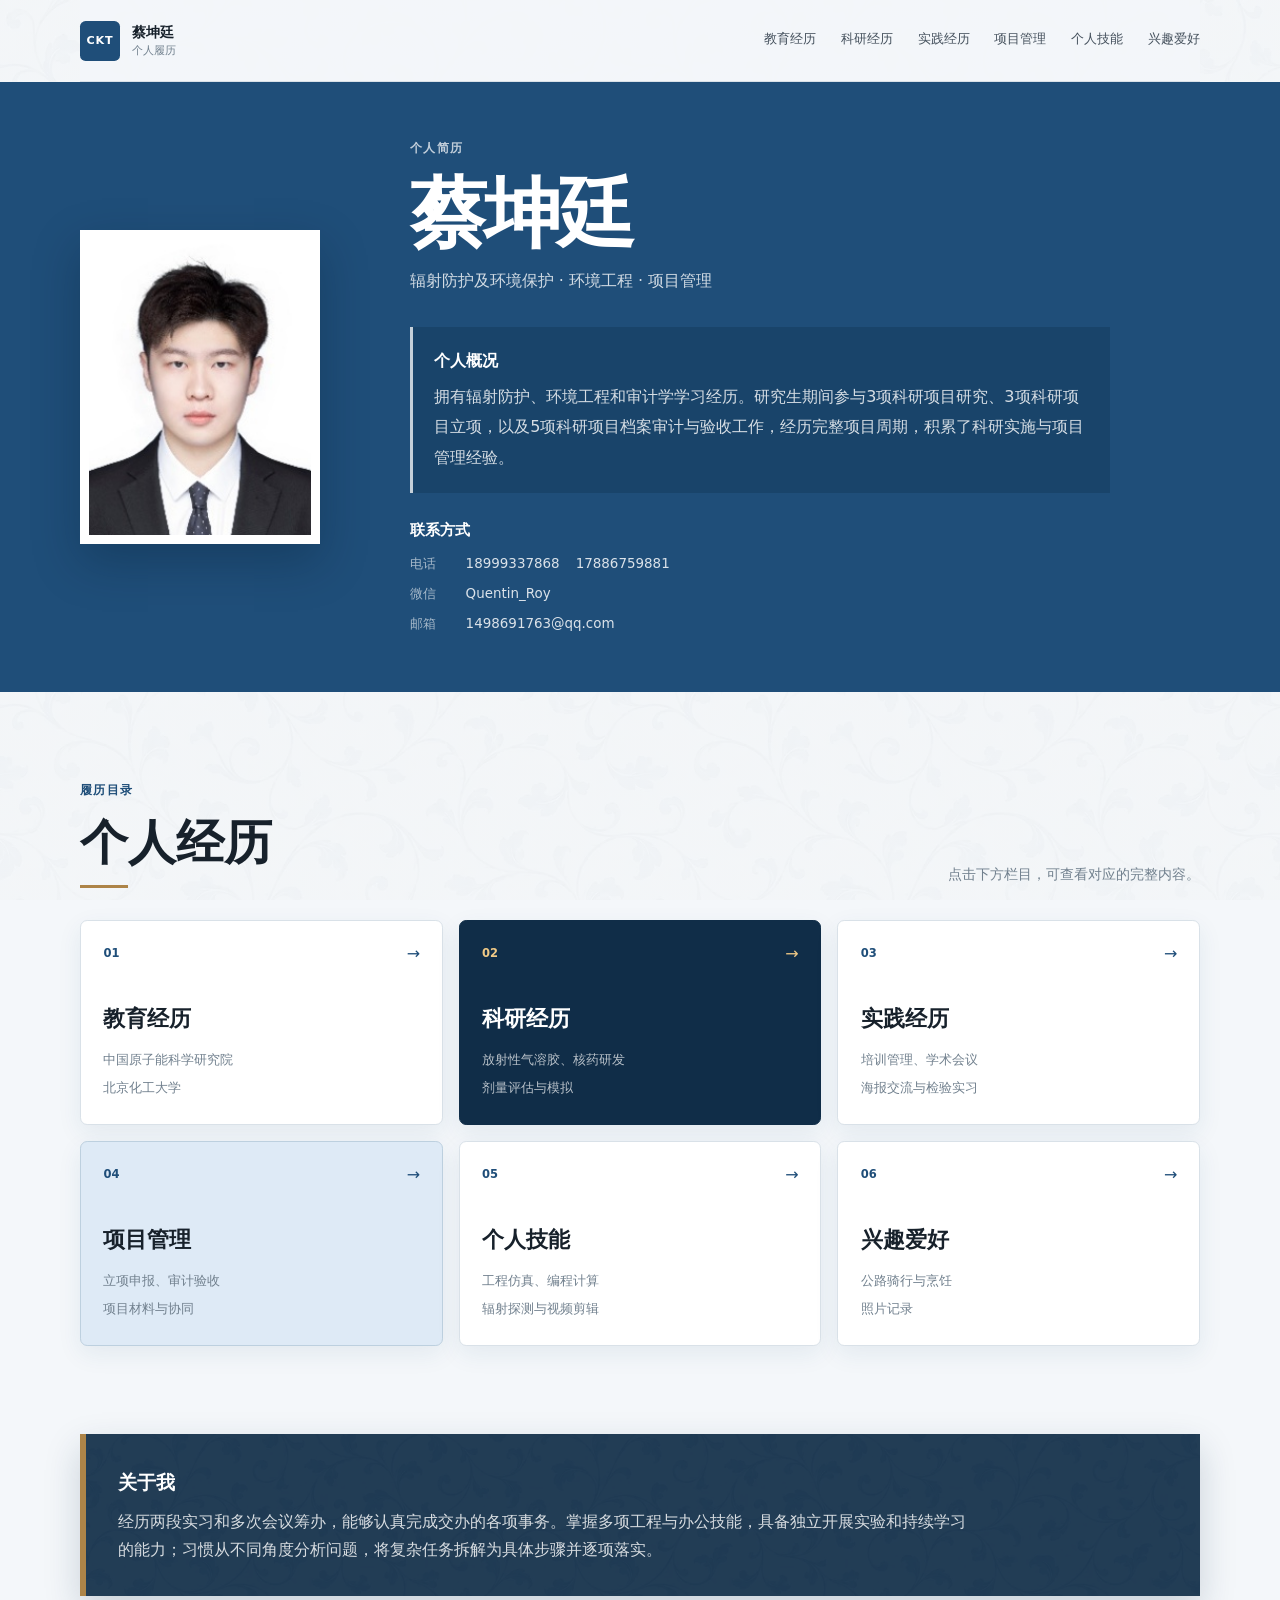
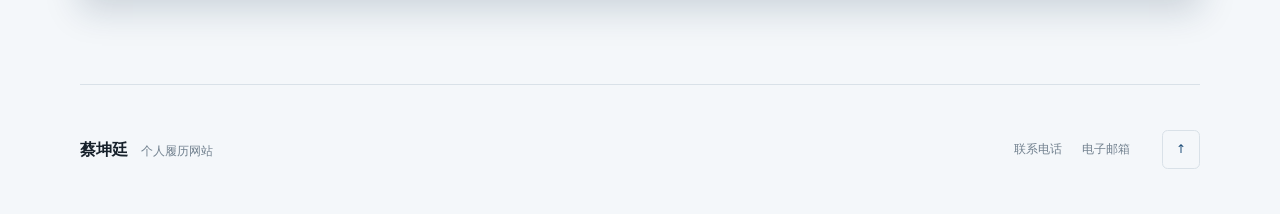
==== commit 9a0e036c: "Expand project experience and align profile and dates with latest resume" ====
--- a/index.html
+++ b/index.html
@@ -7,8 +7,8 @@
   <meta name="theme-color" content="#1f4e79">
   <title>蔡坤廷｜个人履历</title>
   <link rel="icon" type="image/svg+xml" href="data:image/svg+xml,%3Csvg xmlns='http://www.w3.org/2000/svg' viewBox='0 0 64 64'%3E%3Crect width='64' height='64' rx='14' fill='%231F4E79'/%3E%3Cpath d='M18 17h28v7H26v9h17v7H26v7h20v7H18z' fill='white'/%3E%3C/svg%3E">
-<link rel="stylesheet" href="styles.css?v=6">
-<script src="script.js?v=3" defer></script>
+<link rel="stylesheet" href="styles.css?v=7">
+<script src="script.js?v=4" defer></script>
 </head>
 <body class="home-page">
   <header class="site-header">
@@ -39,7 +39,7 @@
           <p class="role-line">辐射防护及环境保护 · 环境工程 · 项目管理</p>
           <div class="personal-summary">
             <h2>个人概况</h2>
-            <p>目前就读于中国原子能科学研究院辐射防护及环境保护专业，具有环境工程本科背景。研究与实践主要涉及放射性气溶胶、辐射监测、项目申报及审计验收，希望在持续学习中把专业工作做得扎实、清楚、可靠。</p>
+            <p>拥有辐射防护、环境工程和审计学学习经历。研究生期间参与3项科研项目研究、3项科研项目立项，以及5项科研项目档案审计与验收工作，经历完整项目周期，积累了科研实施与项目管理经验。</p>
           </div>
           <div class="contact-row" aria-label="联系方式">
             <h2>联系方式</h2>
@@ -68,7 +68,7 @@
 
     <section class="home-note shell">
       <h2>关于我</h2>
-      <p>具备辐射防护、环境工程和审计学相关知识背景，能够从技术、合规与项目管理等角度分析问题。愿意从具体工作做起，认真完成每一个环节，并在协作中不断学习。</p>
+      <p>经历两段实习和多次会议筹办，能够认真完成交办的各项事务。掌握多项工程与办公技能，具备独立开展实验和持续学习的能力；习惯从不同角度分析问题，将复杂任务拆解为具体步骤并逐项落实。</p>
     </section>
   </main>
 
--- a/styles.css
+++ b/styles.css
@@ -160,6 +160,14 @@
 .timeline-body h3 { margin: 0; font-size: 1.35rem; font-weight: 600; line-height: 1.5; }
 .timeline-body h4 { margin: .25rem 0 0; color: var(--blue); font-size: .85rem; font-weight: 700; }
 .timeline-body p { margin: .85rem 0 0; color: var(--text); line-height: 1.9; }
+.section-index { display: flex; flex-wrap: wrap; gap: .55rem .75rem; margin-bottom: 1.5rem; }
+.section-index a { padding: .4rem .7rem; border: 1px solid var(--line); border-radius: .25rem; background: rgba(255,255,255,.75); color: var(--blue); font-size: .78rem; }
+.section-index a:hover { border-color: var(--blue); background: var(--blue-light); }
+.timeline-item[id] { scroll-margin-top: 1.5rem; }
+.project-details { display: grid; gap: 1rem; margin: 1.35rem 0 0; }
+.project-details > div { display: grid; grid-template-columns: 4.5rem minmax(0, 1fr); gap: .8rem; padding-top: 1rem; border-top: 1px solid var(--line); }
+.project-details dt { color: var(--blue); font-size: .82rem; font-weight: 700; line-height: 1.9; }
+.project-details dd { margin: 0; color: var(--text); font-size: .91rem; line-height: 1.9; }
 .tag-row { display: flex; flex-wrap: wrap; gap: .45rem; margin-top: 1rem; }
 .tag { padding: .2rem .65rem; border-radius: .2rem; background: var(--blue-light); color: var(--blue-dark); font-size: .7rem; font-weight: 700; }
 .media-gallery { position: relative; width: 100%; max-width: 100%; margin-top: 1.35rem; overflow: hidden; border-radius: .45rem; }
@@ -170,6 +178,7 @@
 .media-gallery img { display: block; width: 100%; height: clamp(260px, 30vw, 320px); object-fit: cover; background: var(--blue-pale); cursor: zoom-in; transition: transform .2s ease; }
 .media-gallery img:hover { transform: scale(1.015); }
 .media-gallery--document img { height: clamp(350px, 48vw, 560px); object-fit: contain; }
+.media-gallery--technical img { height: clamp(300px, 34vw, 400px); object-fit: contain; background: #fff; }
 .media-gallery figcaption { display: flex; justify-content: space-between; align-items: center; gap: 1rem; min-height: 3.5rem; padding: .65rem .85rem; color: var(--text); font-size: .8rem; line-height: 1.5; }
 .gallery-open { flex: none; padding: .3rem .55rem; border: 1px solid var(--line); border-radius: .25rem; background: #fff; color: var(--blue); font-size: .74rem; cursor: pointer; }
 .gallery-open:hover { border-color: var(--blue); background: var(--blue-pale); }
@@ -275,9 +284,12 @@
   .section-aside { align-items: start; flex-direction: column; gap: .8rem; }
   .metric-grid, .skill-groups { grid-template-columns: 1fr; }
   .timeline-item { grid-template-columns: 1fr; gap: .55rem; }
+  .project-details > div { grid-template-columns: 1fr; gap: .25rem; }
+  .project-details dd { font-size: .9rem; }
   .media-gallery figure { flex-basis: 74%; }
   .media-gallery img { height: 250px; }
   .media-gallery--document img { height: 390px; }
+  .media-gallery--technical img { height: 290px; }
   .media-gallery figcaption { align-items: start; flex-direction: column; gap: .25rem; }
   .carousel-controls button { width: 2.2rem; height: 3rem; }
   .carousel-prev { left: .2rem; }
